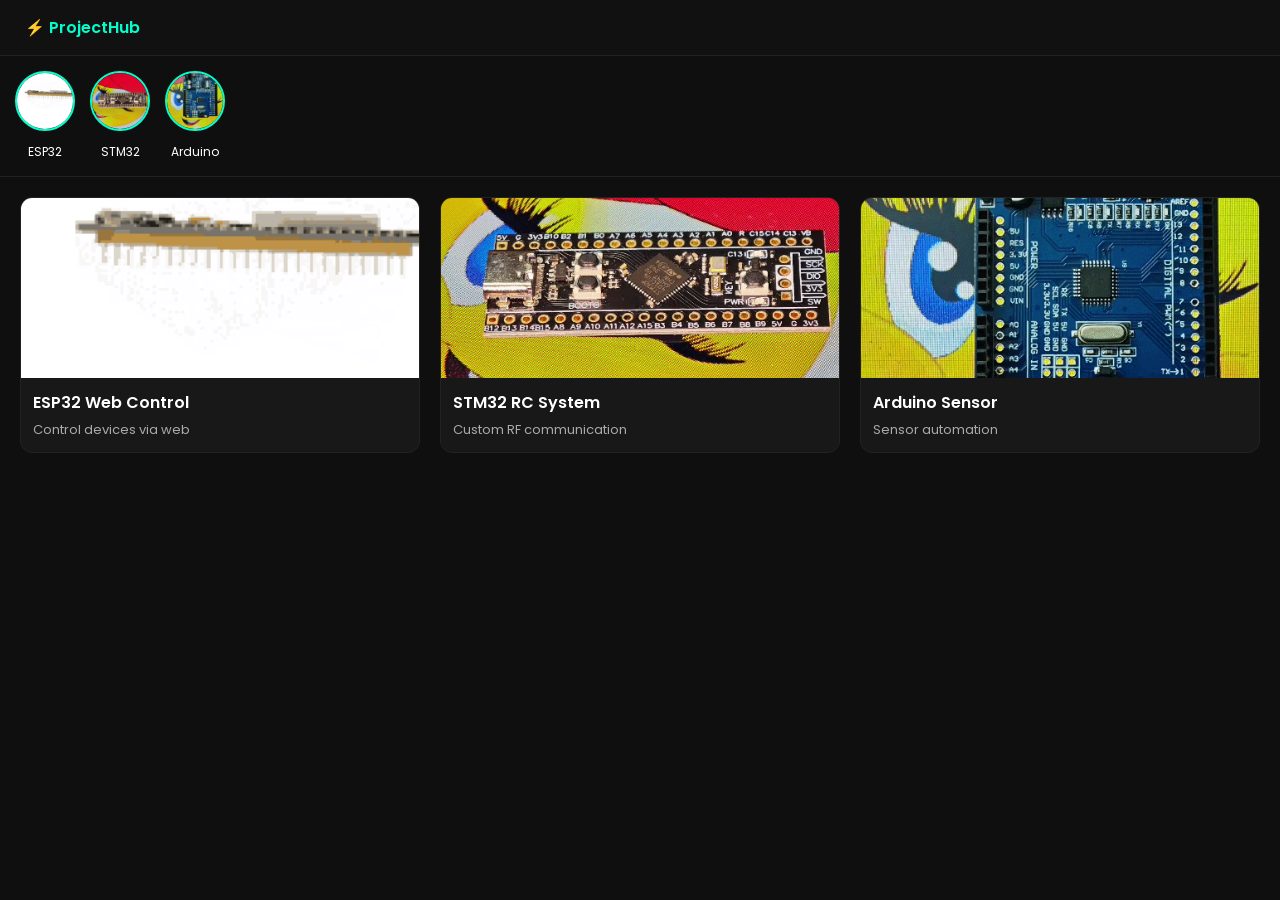
==== index.html @ 71434e72 "Update index.html" ====
<!DOCTYPE html>
<html lang="en">
<head>
<meta charset="UTF-8">
<meta name="viewport" content="width=device-width, initial-scale=1.0">
<title>ProjectHub</title>

<link href="https://fonts.googleapis.com/css2?family=Poppins:wght@300;400;600&display=swap" rel="stylesheet">

<style>
* {
  margin: 0;
  padding: 0;
  box-sizing: border-box;
  font-family: 'Poppins', sans-serif;
}

body {
  background: #0f0f0f;
  color: white;
}

/* Navbar */
.navbar {
  display: flex;
  justify-content: space-between;
  padding: 15px 25px;
  background: #111;
  border-bottom: 1px solid #222;
}

.logo {
  color: #00ffcc;
  font-weight: 600;
}

/* Profiles */
.profiles {
  display: flex;
  gap: 15px;
  padding: 15px;
  overflow-x: auto;
  border-bottom: 1px solid #222;
}

.profile {
  text-align: center;
  cursor: pointer;
}

.profile img {
  width: 60px;
  height: 60px;
  border-radius: 50%;
  border: 2px solid #00ffcc;
  object-fit: cover;
}

.profile span {
  display: block;
  font-size: 12px;
  margin-top: 5px;
}

/* Feed */
.feed {
  display: grid;
  grid-template-columns: repeat(auto-fit, minmax(260px, 1fr));
  gap: 20px;
  padding: 20px;
}

/* Card */
.card {
  background: #181818;
  border-radius: 12px;
  overflow: hidden;
  border: 1px solid #222;
  transition: 0.25s;
  cursor: pointer;
}

.card:hover {
  transform: translateY(-5px);
  box-shadow: 0 0 15px rgba(0,255,200,0.2);
}

.card img {
  width: 100%;
  height: 180px;
  object-fit: cover;
  background: #222;
  display: block;
}

/* Content */
.card-content {
  padding: 12px;
}

.card-title {
  font-size: 16px;
  font-weight: 600;
}

.card-desc {
  font-size: 13px;
  color: #aaa;
  margin-top: 5px;
}
</style>
</head>

<body>

<div class="navbar">
  <div class="logo">⚡ ProjectHub</div>
</div>

<!-- Profiles -->
<div class="profiles">
  <div class="profile" onclick="filterProjects('esp32')">
    <img src="./images/esp32.gif" onerror="this.src='https://via.placeholder.com/60'">
    <span>ESP32</span>
  </div>

  <div class="profile" onclick="filterProjects('stm32')">
    <img src="./images/stm32.gif" onerror="this.src='https://via.placeholder.com/60'">
    <span>STM32</span>
  </div>

  <div class="profile" onclick="filterProjects('arduino')">
    <img src="./images/arduino.gif" onerror="this.src='https://via.placeholder.com/60'">
    <span>Arduino</span>
  </div>
</div>

<!-- Feed -->
<div class="feed">

  <!-- ESP32 -->
  <div class="card" data-type="esp32" onclick="openProject('project1.html')">
    <img src="./images/esp32.gif" onerror="this.src='https://via.placeholder.com/300x180'">
    <div class="card-content">
      <div class="card-title">ESP32 Web Control</div>
      <div class="card-desc">Control devices via web</div>
    </div>
  </div>

  <!-- STM32 -->
  <div class="card" data-type="stm32" onclick="openProject('project2.html')">
    <img src="./images/stm32.gif" onerror="this.src='https://via.placeholder.com/300x180'">
    <div class="card-content">
      <div class="card-title">STM32 RC System</div>
      <div class="card-desc">Custom RF communication</div>
    </div>
  </div>

  <!-- Arduino -->
  <div class="card" data-type="arduino" onclick="openProject('project3.html')">
    <img src="./images/arduino.gif" onerror="this.src='https://via.placeholder.com/300x180'">
    <div class="card-content">
      <div class="card-title">Arduino Sensor</div>
      <div class="card-desc">Sensor automation</div>
    </div>
  </div>

</div>

<script>
function openProject(page) {
  window.location.href = page;
}

function filterProjects(type) {
  const cards = document.querySelectorAll('.card');
  cards.forEach(card => {
    if (card.dataset.type === type) {
      card.style.display = "block";
    } else {
      card.style.display = "none";
    }
  });
}
</script>

</body>
</html>
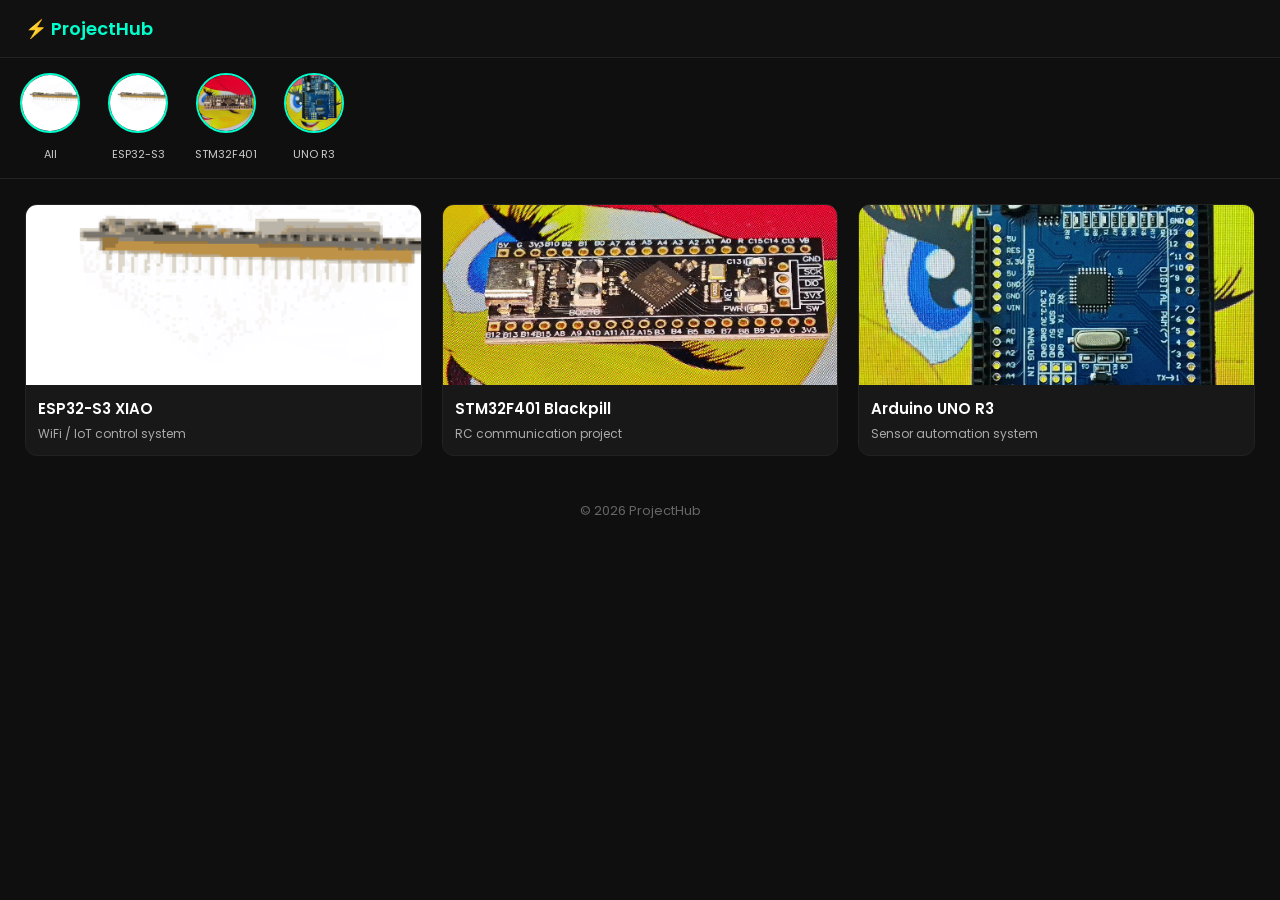
==== commit b84a9ae7: "Update index.html" ====
--- a/index.html
+++ b/index.html
@@ -8,174 +8,201 @@
 <link href="https://fonts.googleapis.com/css2?family=Poppins:wght@300;400;600&display=swap" rel="stylesheet">
 
 <style>
-* {
-  margin: 0;
-  padding: 0;
-  box-sizing: border-box;
-  font-family: 'Poppins', sans-serif;
-}
-
-body {
-  background: #0f0f0f;
-  color: white;
-}
-
-/* Navbar */
-.navbar {
-  display: flex;
-  justify-content: space-between;
-  padding: 15px 25px;
-  background: #111;
-  border-bottom: 1px solid #222;
-}
-
-.logo {
-  color: #00ffcc;
-  font-weight: 600;
-}
-
-/* Profiles */
-.profiles {
-  display: flex;
-  gap: 15px;
-  padding: 15px;
-  overflow-x: auto;
-  border-bottom: 1px solid #222;
-}
-
-.profile {
-  text-align: center;
-  cursor: pointer;
-}
-
-.profile img {
-  width: 60px;
-  height: 60px;
-  border-radius: 50%;
-  border: 2px solid #00ffcc;
-  object-fit: cover;
-}
-
-.profile span {
-  display: block;
-  font-size: 12px;
-  margin-top: 5px;
-}
-
-/* Feed */
-.feed {
-  display: grid;
-  grid-template-columns: repeat(auto-fit, minmax(260px, 1fr));
-  gap: 20px;
-  padding: 20px;
-}
-
-/* Card */
-.card {
-  background: #181818;
-  border-radius: 12px;
-  overflow: hidden;
-  border: 1px solid #222;
-  transition: 0.25s;
-  cursor: pointer;
-}
-
-.card:hover {
-  transform: translateY(-5px);
-  box-shadow: 0 0 15px rgba(0,255,200,0.2);
-}
-
-.card img {
-  width: 100%;
-  height: 180px;
-  object-fit: cover;
-  background: #222;
-  display: block;
-}
-
-/* Content */
-.card-content {
-  padding: 12px;
-}
-
-.card-title {
-  font-size: 16px;
-  font-weight: 600;
-}
-
-.card-desc {
-  font-size: 13px;
-  color: #aaa;
-  margin-top: 5px;
+*{
+  margin:0;
+  padding:0;
+  box-sizing:border-box;
+  font-family:'Poppins',sans-serif;
+}
+
+body{
+  background:#0f0f0f;
+  color:#fff;
+}
+
+/* NAVBAR */
+.navbar{
+  display:flex;
+  justify-content:space-between;
+  align-items:center;
+  padding:15px 25px;
+  background:#111;
+  border-bottom:1px solid #222;
+  position:sticky;
+  top:0;
+  z-index:10;
+}
+
+.logo{
+  color:#00ffcc;
+  font-weight:600;
+  font-size:18px;
+}
+
+/* PROFILES */
+.profiles{
+  display:flex;
+  gap:18px;
+  padding:15px;
+  overflow-x:auto;
+  border-bottom:1px solid #222;
+}
+
+.profile{
+  text-align:center;
+  cursor:pointer;
+  min-width:70px;
+}
+
+.profile img{
+  width:60px;
+  height:60px;
+  border-radius:50%;
+  border:2px solid #00ffcc;
+  object-fit:cover;
+}
+
+.profile span{
+  display:block;
+  font-size:11px;
+  margin-top:6px;
+  color:#ccc;
+}
+
+/* FEED */
+.feed{
+  display:grid;
+  grid-template-columns:repeat(auto-fit,minmax(260px,1fr));
+  gap:20px;
+  padding:25px;
+}
+
+/* CARD */
+.card{
+  background:#181818;
+  border-radius:12px;
+  overflow:hidden;
+  border:1px solid #222;
+  transition:0.25s;
+  cursor:pointer;
+}
+
+.card:hover{
+  transform:translateY(-5px);
+  box-shadow:0 0 15px rgba(0,255,200,0.25);
+}
+
+.card img{
+  width:100%;
+  height:180px;
+  object-fit:cover;
+  background:#222;
+  display:block;
+}
+
+.card-content{
+  padding:12px;
+}
+
+.card-title{
+  font-size:15px;
+  font-weight:600;
+}
+
+.card-desc{
+  font-size:12px;
+  color:#aaa;
+  margin-top:5px;
+}
+
+/* FOOTER */
+footer{
+  text-align:center;
+  padding:20px;
+  color:#666;
+  font-size:13px;
 }
 </style>
 </head>
 
 <body>
 
+<!-- NAVBAR -->
 <div class="navbar">
   <div class="logo">⚡ ProjectHub</div>
 </div>
 
-<!-- Profiles -->
+<!-- PROFILES -->
 <div class="profiles">
+
+  <div class="profile" onclick="filterProjects('all')">
+    <img src="./images/esp32.gif" onerror="this.src='https://via.placeholder.com/60'">
+    <span>All</span>
+  </div>
+
   <div class="profile" onclick="filterProjects('esp32')">
     <img src="./images/esp32.gif" onerror="this.src='https://via.placeholder.com/60'">
-    <span>ESP32</span>
+    <span>ESP32-S3</span>
   </div>
 
   <div class="profile" onclick="filterProjects('stm32')">
     <img src="./images/stm32.gif" onerror="this.src='https://via.placeholder.com/60'">
-    <span>STM32</span>
+    <span>STM32F401</span>
   </div>
 
   <div class="profile" onclick="filterProjects('arduino')">
     <img src="./images/arduino.gif" onerror="this.src='https://via.placeholder.com/60'">
-    <span>Arduino</span>
-  </div>
+    <span>UNO R3</span>
+  </div>
+
 </div>
 
-<!-- Feed -->
+<!-- FEED -->
 <div class="feed">
 
   <!-- ESP32 -->
   <div class="card" data-type="esp32" onclick="openProject('project1.html')">
-    <img src="./images/esp32.gif" onerror="this.src='https://via.placeholder.com/300x180'">
+    <img src="./images/esp32.gif" onerror="this.src='https://via.placeholder.com/300x180?text=ESP32'">
     <div class="card-content">
-      <div class="card-title">ESP32 Web Control</div>
-      <div class="card-desc">Control devices via web</div>
+      <div class="card-title">ESP32-S3 XIAO</div>
+      <div class="card-desc">WiFi / IoT control system</div>
     </div>
   </div>
 
   <!-- STM32 -->
   <div class="card" data-type="stm32" onclick="openProject('project2.html')">
-    <img src="./images/stm32.gif" onerror="this.src='https://via.placeholder.com/300x180'">
+    <img src="./images/stm32.gif" onerror="this.src='https://via.placeholder.com/300x180?text=STM32'">
     <div class="card-content">
-      <div class="card-title">STM32 RC System</div>
-      <div class="card-desc">Custom RF communication</div>
+      <div class="card-title">STM32F401 Blackpill</div>
+      <div class="card-desc">RC communication project</div>
     </div>
   </div>
 
-  <!-- Arduino -->
+  <!-- ARDUINO -->
   <div class="card" data-type="arduino" onclick="openProject('project3.html')">
-    <img src="./images/arduino.gif" onerror="this.src='https://via.placeholder.com/300x180'">
+    <img src="./images/arduino.gif" onerror="this.src='https://via.placeholder.com/300x180?text=Arduino'">
     <div class="card-content">
-      <div class="card-title">Arduino Sensor</div>
-      <div class="card-desc">Sensor automation</div>
+      <div class="card-title">Arduino UNO R3</div>
+      <div class="card-desc">Sensor automation system</div>
     </div>
   </div>
 
 </div>
 
+<footer>
+  © 2026 ProjectHub
+</footer>
+
 <script>
-function openProject(page) {
+function openProject(page){
   window.location.href = page;
 }
 
-function filterProjects(type) {
+function filterProjects(type){
   const cards = document.querySelectorAll('.card');
+
   cards.forEach(card => {
-    if (card.dataset.type === type) {
+    if(type === "all" || card.dataset.type === type){
       card.style.display = "block";
     } else {
       card.style.display = "none";
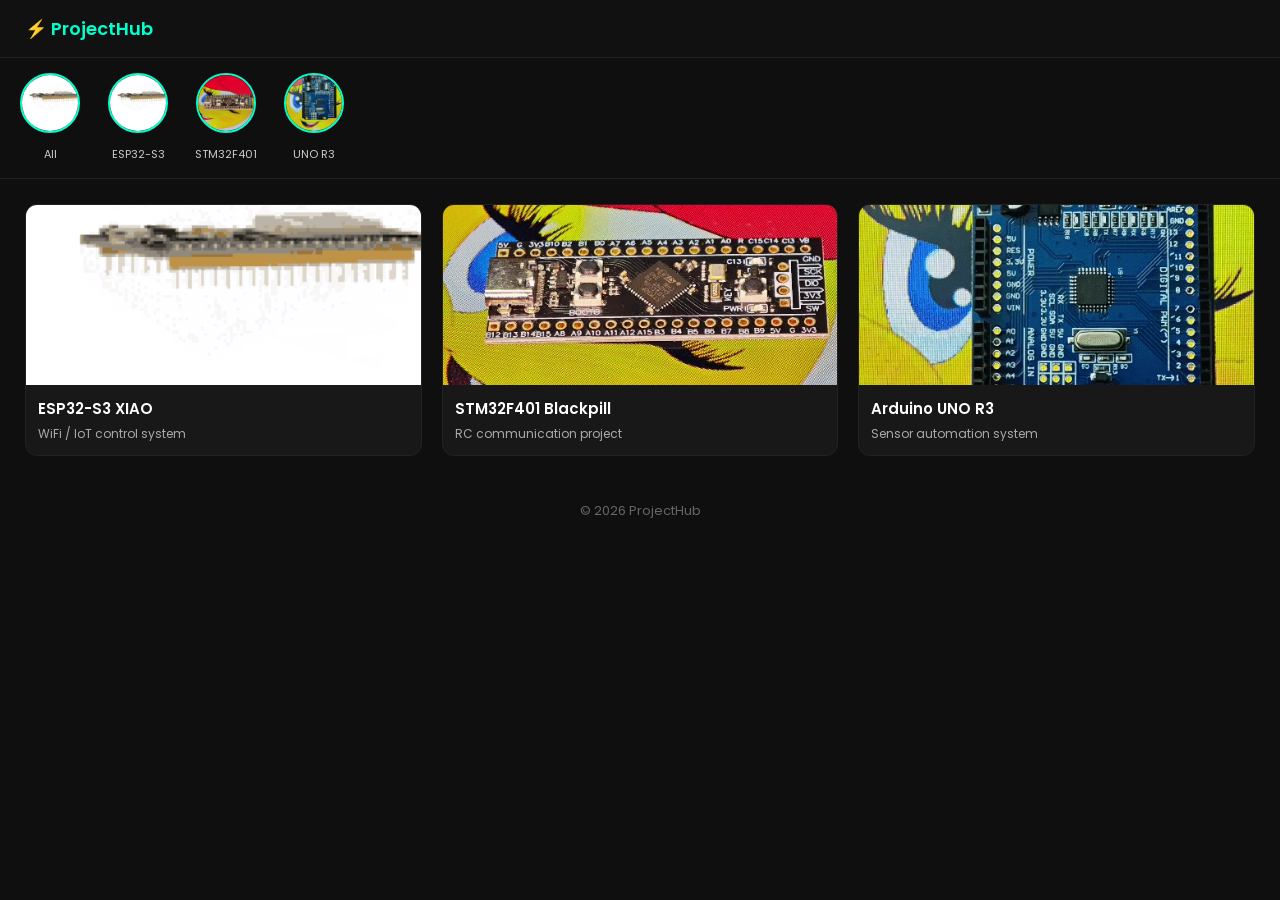
==== commit 85663452: "Update index.html" ====
--- a/index.html
+++ b/index.html
@@ -160,32 +160,32 @@
 <!-- FEED -->
 <div class="feed">
 
-  <!-- ESP32 -->
-  <div class="card" data-type="esp32" onclick="openProject('project1.html')">
-    <img src="./images/esp32.gif" onerror="this.src='https://via.placeholder.com/300x180?text=ESP32'">
-    <div class="card-content">
-      <div class="card-title">ESP32-S3 XIAO</div>
-      <div class="card-desc">WiFi / IoT control system</div>
-    </div>
-  </div>
-
-  <!-- STM32 -->
-  <div class="card" data-type="stm32" onclick="openProject('project2.html')">
-    <img src="./images/stm32.gif" onerror="this.src='https://via.placeholder.com/300x180?text=STM32'">
-    <div class="card-content">
-      <div class="card-title">STM32F401 Blackpill</div>
-      <div class="card-desc">RC communication project</div>
-    </div>
-  </div>
-
-  <!-- ARDUINO -->
-  <div class="card" data-type="arduino" onclick="openProject('project3.html')">
-    <img src="./images/arduino.gif" onerror="this.src='https://via.placeholder.com/300x180?text=Arduino'">
-    <div class="card-content">
-      <div class="card-title">Arduino UNO R3</div>
-      <div class="card-desc">Sensor automation system</div>
-    </div>
-  </div>
+<!-- ESP32 -->
+<div class="card" data-type="esp32" onclick="openProject('esp32.html')">
+  <img src="./images/esp32.gif">
+  <div class="card-content">
+    <div class="card-title">ESP32-S3 XIAO</div>
+    <div class="card-desc">WiFi / IoT control system</div>
+  </div>
+</div>
+
+<!-- STM32 -->
+<div class="card" data-type="stm32" onclick="openProject('stm.html')">
+  <img src="./images/stm32.gif">
+  <div class="card-content">
+    <div class="card-title">STM32F401 Blackpill</div>
+    <div class="card-desc">RC communication project</div>
+  </div>
+</div>
+
+<!-- ARDUINO -->
+<div class="card" data-type="arduino" onclick="openProject('arduino.html')">
+  <img src="./images/arduino.gif">
+  <div class="card-content">
+    <div class="card-title">Arduino UNO R3</div>
+    <div class="card-desc">Sensor automation system</div>
+  </div>
+</div>
 
 </div>
 
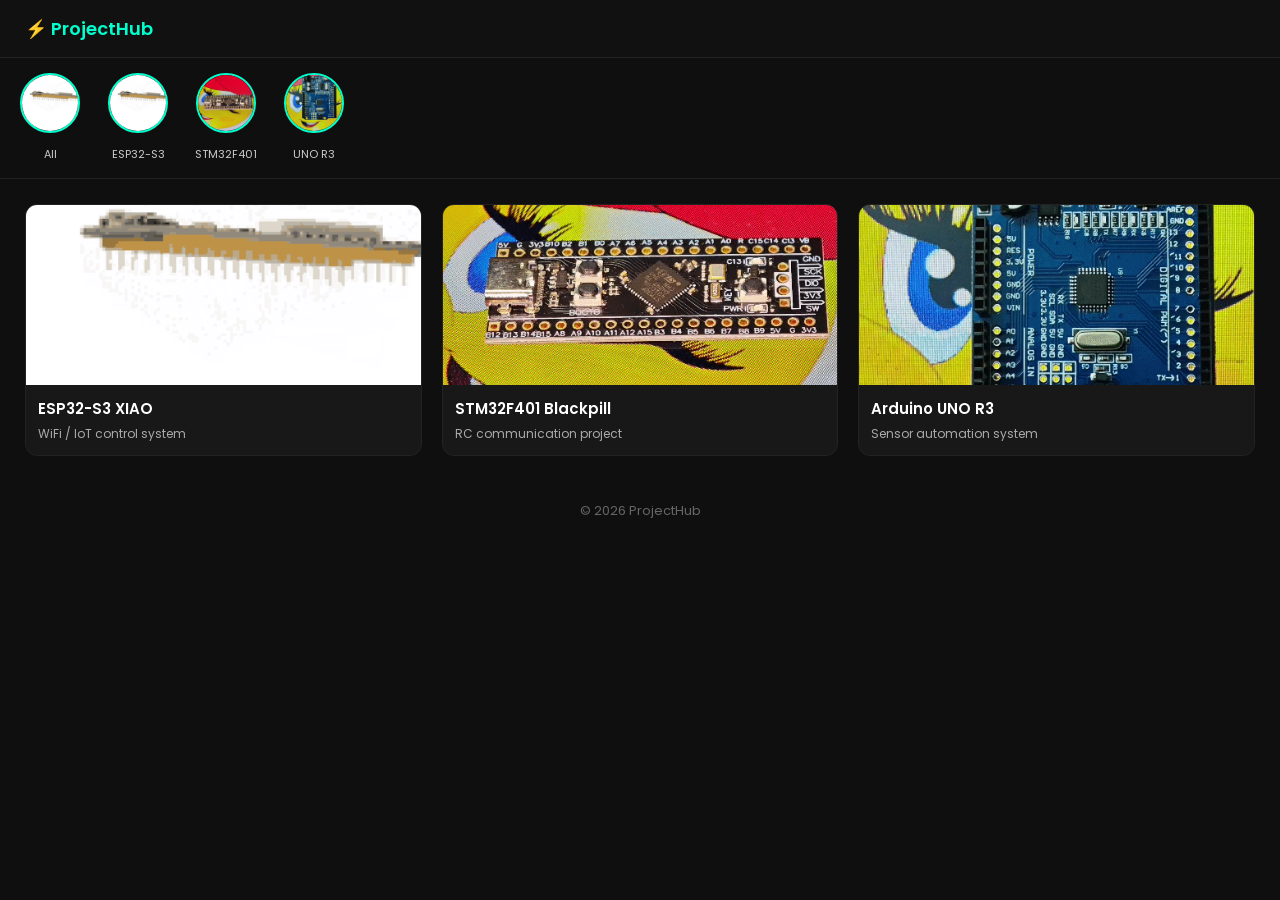
==== commit 45ff3287: "Update index.html" ====
--- a/index.html
+++ b/index.html
@@ -170,7 +170,7 @@
 </div>
 
 <!-- STM32 -->
-<div class="card" data-type="stm32" onclick="openProject('stm.html')">
+<div class="card" data-type="stm32" onclick="openProject('stm32.html')">
   <img src="./images/stm32.gif">
   <div class="card-content">
     <div class="card-title">STM32F401 Blackpill</div>
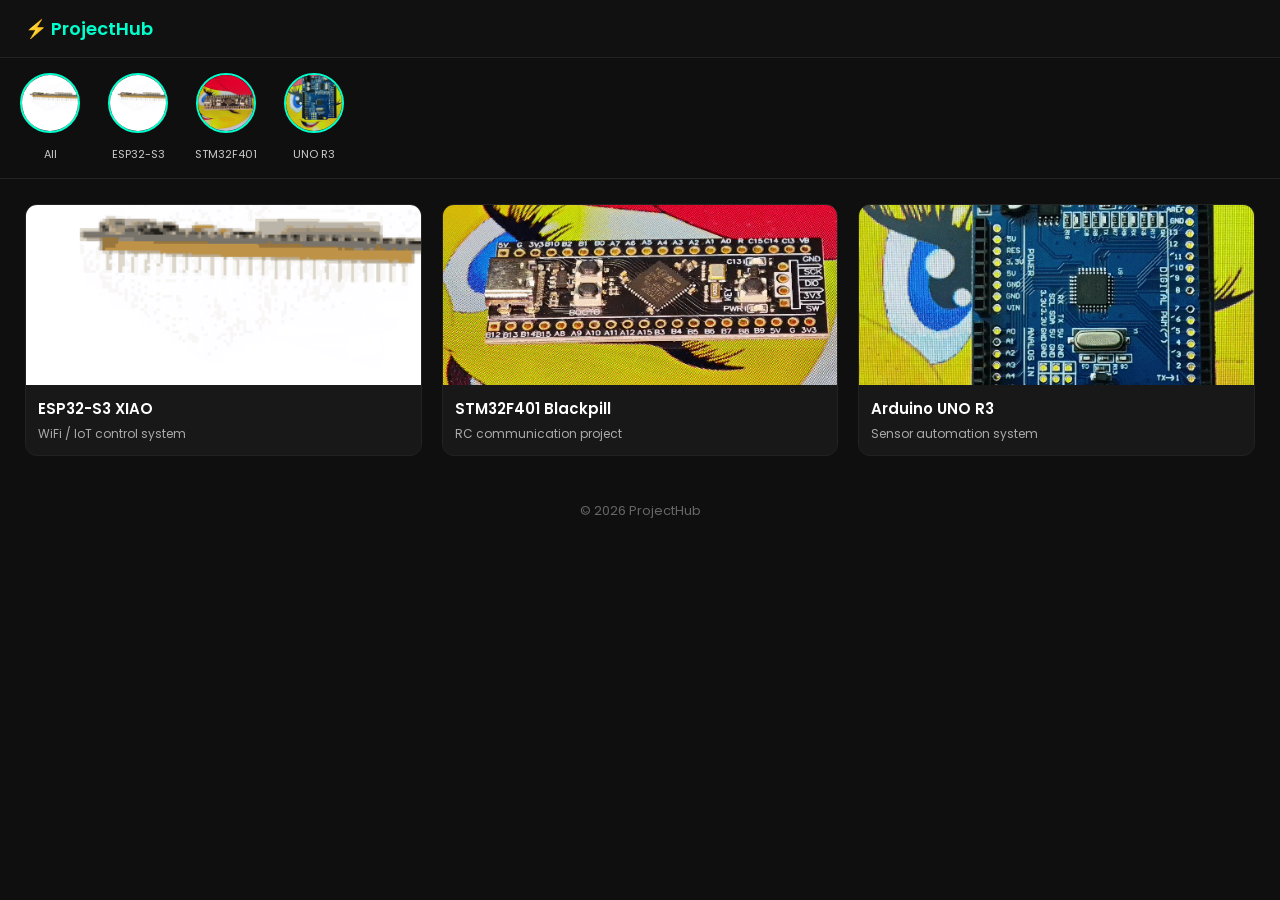
==== commit d7ca10f2: "Update index.html" ====
--- a/index.html
+++ b/index.html
@@ -20,7 +20,7 @@
   color:#fff;
 }
 
-/* NAVBAR */
+
 .navbar{
   display:flex;
   justify-content:space-between;
@@ -39,7 +39,6 @@
   font-size:18px;
 }
 
-/* PROFILES */
 .profiles{
   display:flex;
   gap:18px;
@@ -69,7 +68,6 @@
   color:#ccc;
 }
 
-/* FEED */
 .feed{
   display:grid;
   grid-template-columns:repeat(auto-fit,minmax(260px,1fr));
@@ -77,7 +75,6 @@
   padding:25px;
 }
 
-/* CARD */
 .card{
   background:#181818;
   border-radius:12px;
@@ -115,7 +112,6 @@
   margin-top:5px;
 }
 
-/* FOOTER */
 footer{
   text-align:center;
   padding:20px;
@@ -132,7 +128,6 @@
   <div class="logo">⚡ ProjectHub</div>
 </div>
 
-<!-- PROFILES -->
 <div class="profiles">
 
   <div class="profile" onclick="filterProjects('all')">
@@ -157,7 +152,6 @@
 
 </div>
 
-<!-- FEED -->
 <div class="feed">
 
 <!-- ESP32 -->
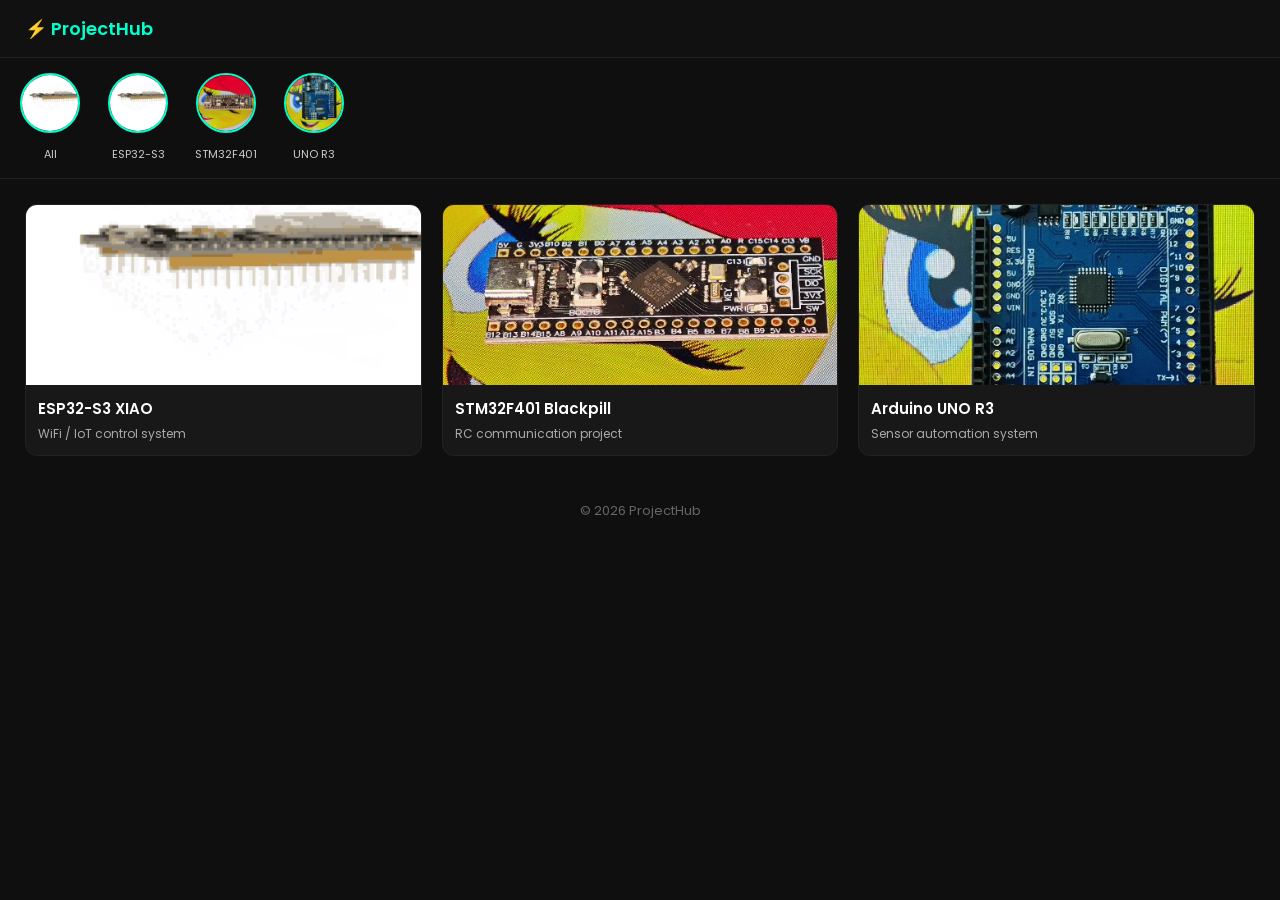
==== commit 2a097134: "Update index.html" ====
--- a/index.html
+++ b/index.html
@@ -6,6 +6,7 @@
 <title>ProjectHub</title>
 
 <link href="https://fonts.googleapis.com/css2?family=Poppins:wght@300;400;600&display=swap" rel="stylesheet">
+<link rel="icon" type="image/x-icon" href="./images/favicon.ico">
 
 <style>
 *{
